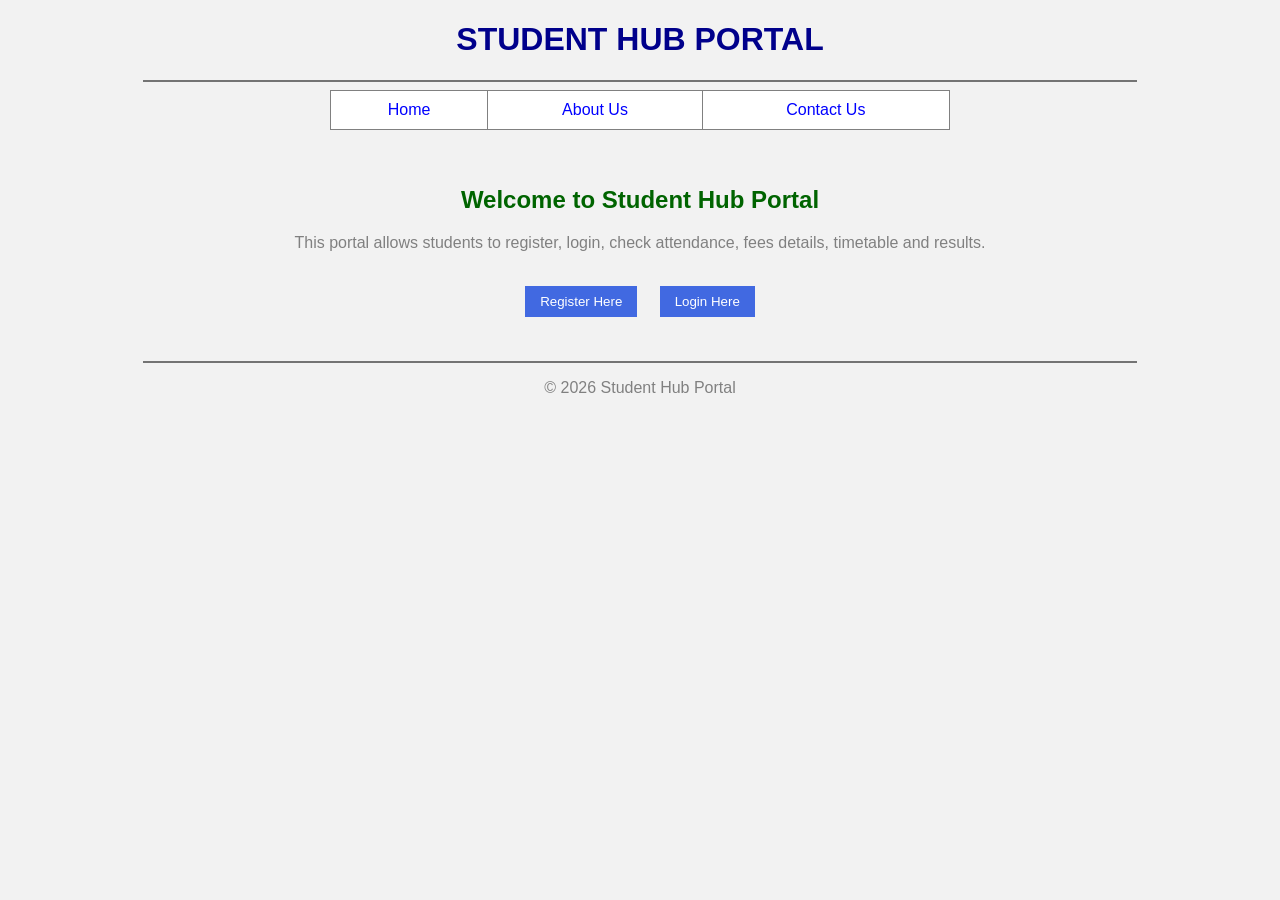
==== index.html @ 54eb9507 "Add profile page and wallpaper" ====
<!DOCTYPE html>
<html lang="en">

<head>
    <meta charset="UTF-8">
    <meta name="viewport" content="width=device-width, initial-scale=1.0">
    <title>Student Hub Portal</title>

    <style>
        body {
            font-family: Arial, sans-serif;
            background-color: #f2f2f2;
            margin: 20px;
        }

        h1 {
            color: darkblue;
        }

        h2 {
            color: darkgreen;
        }

        hr {
            border: 1px solid rgb(116, 116, 116);
        }

        table {
            border-collapse: collapse;
            background-color: white;
        }

        td {
            padding: 10px;
            text-align: center;
        }

        a {
            text-decoration: none;
            color: blue;
        }

        a:hover {
            color: red;
        }

        button {
            background-color: royalblue;
            color: white;
            border: none;
            padding: 8px 15px;
            cursor: pointer;
        }

        button:hover {
            background-color: darkblue;
        }

        p {
            color: gray;
        }
    </style>

</head>

<body>

    <!-- Header -->
    <center>
        <h1>STUDENT HUB PORTAL</h1>
        <hr width="80%">
    </center>

    <!-- Navigation -->
    <center>
        <table border="1" cellpadding="10" cellspacing="0" width="50%">
            <tr align="center">
                <td><a href="index.html">Home</a></td>
                <td><a href="about.html">About Us</a></td>
                <td><a href="contact.html">Contact Us</a></td>
            </tr>
        </table>
    </center>

    <br><br>

    <!-- Welcome Section -->
    <center>
        <h2>Welcome to Student Hub Portal</h2>

        <p>
            This portal allows students to register, login,
            check attendance, fees details, timetable and results.
        </p>

        <br>

        <!-- Register Button -->
        <a href="register.html">
            <button>Register Here</button>
        </a>

        &nbsp;&nbsp;&nbsp;

        <!-- Login Button -->
        <a href="login.html">
            <button>Login Here</button>
        </a>

    </center>

    <br><br>

    <hr width="80%">

    
    <center>
        <p>© 2026 Student Hub Portal</p>
    </center>

</body>

</html>
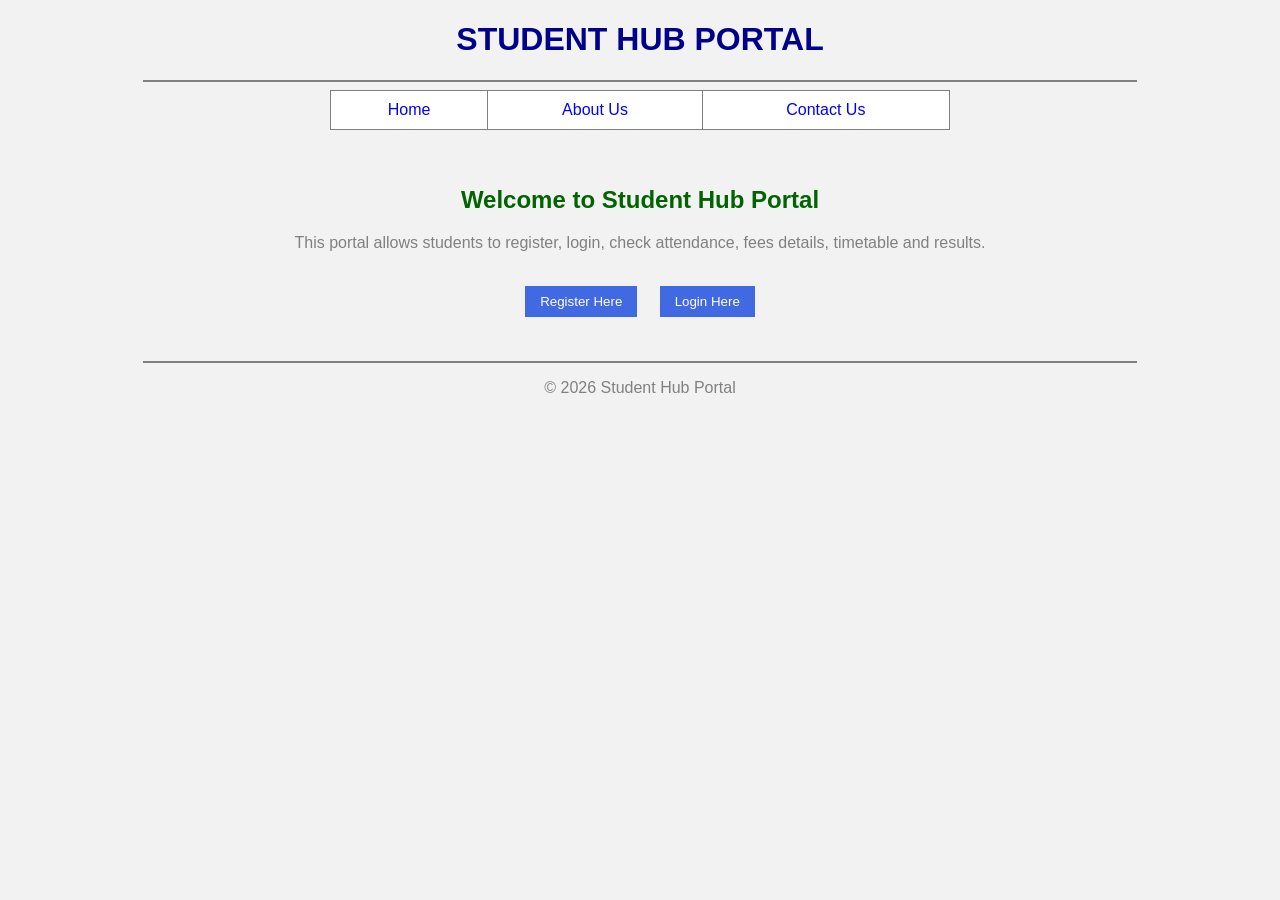
==== commit e203f8b3: "Uplod all" ====
--- a/index.html
+++ b/index.html
@@ -5,62 +5,7 @@
     <meta charset="UTF-8">
     <meta name="viewport" content="width=device-width, initial-scale=1.0">
     <title>Student Hub Portal</title>
-
-    <style>
-        body {
-            font-family: Arial, sans-serif;
-            background-color: #f2f2f2;
-            margin: 20px;
-        }
-
-        h1 {
-            color: darkblue;
-        }
-
-        h2 {
-            color: darkgreen;
-        }
-
-        hr {
-            border: 1px solid rgb(116, 116, 116);
-        }
-
-        table {
-            border-collapse: collapse;
-            background-color: white;
-        }
-
-        td {
-            padding: 10px;
-            text-align: center;
-        }
-
-        a {
-            text-decoration: none;
-            color: blue;
-        }
-
-        a:hover {
-            color: red;
-        }
-
-        button {
-            background-color: royalblue;
-            color: white;
-            border: none;
-            padding: 8px 15px;
-            cursor: pointer;
-        }
-
-        button:hover {
-            background-color: darkblue;
-        }
-
-        p {
-            color: gray;
-        }
-    </style>
-
+    <link href="style.css" rel="stylesheet">
 </head>
 
 <body>
--- a/style.css
+++ b/style.css
@@ -0,0 +1,275 @@
+/* ================================
+   STUDENT HUB PORTAL - STYLE CSS
+   ================================ */
+
+
+/* ---------- Common Body ---------- */
+
+body {
+    font-family: Arial, sans-serif;
+    background-color: #f2f2f2;
+    margin: 20px;
+}
+
+
+/* ---------- Headings ---------- */
+
+h1 {
+    color: darkblue;
+}
+
+h2 {
+    color: darkgreen;
+}
+
+h3 {
+    color: darkblue;
+}
+
+
+/* ---------- Horizontal Line ---------- */
+
+hr {
+    border: 1px solid gray;
+}
+
+
+/* ---------- Tables ---------- */
+
+table {
+    border-collapse: collapse;
+    background-color: white;
+}
+
+td {
+    padding: 10px;
+    text-align: center;
+}
+
+th {
+    padding: 10px;
+    text-align: center;
+    background-color: lightblue;
+}
+
+
+/* ---------- Navigation ---------- */
+
+.nav td {
+    background-color: #d6eaff;
+    font-weight: bold;
+    text-align: center;
+}
+
+.nav td:hover {
+    background-color: #9fd0ff;
+}
+
+
+/* ---------- Links ---------- */
+
+a {
+    text-decoration: none;
+    color: blue;
+}
+
+a:hover {
+    color: red;
+}
+
+
+/* ---------- Buttons ---------- */
+
+button {
+    background-color: royalblue;
+    color: white;
+    border: none;
+    padding: 8px 15px;
+    cursor: pointer;
+}
+
+button:hover {
+    background-color: darkblue;
+}
+
+
+/* ---------- Paragraph ---------- */
+
+p {
+    color: gray;
+}
+
+
+/* ---------- Input Fields ---------- */
+
+input[type="text"],
+input[type="password"] {
+    width: 180px;
+    padding: 5px;
+}
+
+
+/* ---------- Submit Button ---------- */
+
+input[type="submit"] {
+    background-color: royalblue;
+    color: white;
+    border: none;
+    padding: 8px 15px;
+    cursor: pointer;
+}
+
+input[type="submit"]:hover {
+    background-color: darkblue;
+}
+
+
+/* =================================
+   ABOUT US / CONTACT US
+   ================================= */
+
+.content td,
+.contact td {
+    padding: 20px;
+}
+
+.content p,
+.contact p {
+    color: #333;
+    line-height: 1.8;
+    font-size: 16px;
+}
+
+.footer {
+    color: gray;
+    font-size: 14px;
+}
+
+
+/* =================================
+   DASHBOARD
+   ================================= */
+
+.attendance {
+    background-color: #d4edda;
+}
+
+.fees {
+    background-color: #fff3cd;
+}
+
+.timetable {
+    background-color: #d1ecf1;
+}
+
+.result {
+    background-color: #f8d7da;
+}
+
+.profile {
+    background-color: #e2e3e5;
+}
+
+
+/* =================================
+   PROFILE
+   ================================= */
+
+.profile-box {
+    width: 80%;
+    margin: auto;
+    background-color: white;
+    border: 1px solid gray;
+    padding: 20px;
+}
+
+.top-section {
+    display: grid;
+    grid-template-columns: 3fr 1fr;
+    gap: 20px;
+    align-items: center;
+    margin-bottom: 20px;
+}
+
+.photo-box {
+    border: 1px solid black;
+    width: 160px;
+    height: 200px;
+    text-align: center;
+    padding-top: 10px;
+}
+
+.photo-box img {
+    width: 130px;
+    height: 150px;
+}
+
+.profile-box td {
+    padding: 12px;
+    text-align: left;
+}
+
+
+/* =================================
+   FEES
+   ================================= */
+
+.paid {
+    background-color: lightgreen;
+}
+
+.pending {
+    background-color: lightcoral;
+}
+
+
+/* =================================
+   RESULTS
+   ================================= */
+
+.aplus {
+    background-color: lightgreen;
+    font-weight: bold;
+}
+
+.a {
+    background-color: lightyellow;
+    font-weight: bold;
+}
+
+.summary {
+    background-color: lightcyan;
+    font-weight: bold;
+}
+
+
+/* =================================
+   TIME TABLE
+   ================================= */
+
+.break {
+    background-color: lightyellow;
+    font-weight: bold;
+}
+
+.lab {
+    background-color: rgb(142, 234, 142);
+}
+
+.counselling {
+    background-color: lightcyan;
+}
+
+.elective {
+    background-color: lightpink;
+}
+
+
+/* =================================
+   FOOTER
+   ================================= */
+
+.footer {
+    color: gray;
+    font-size: 14px;
+}
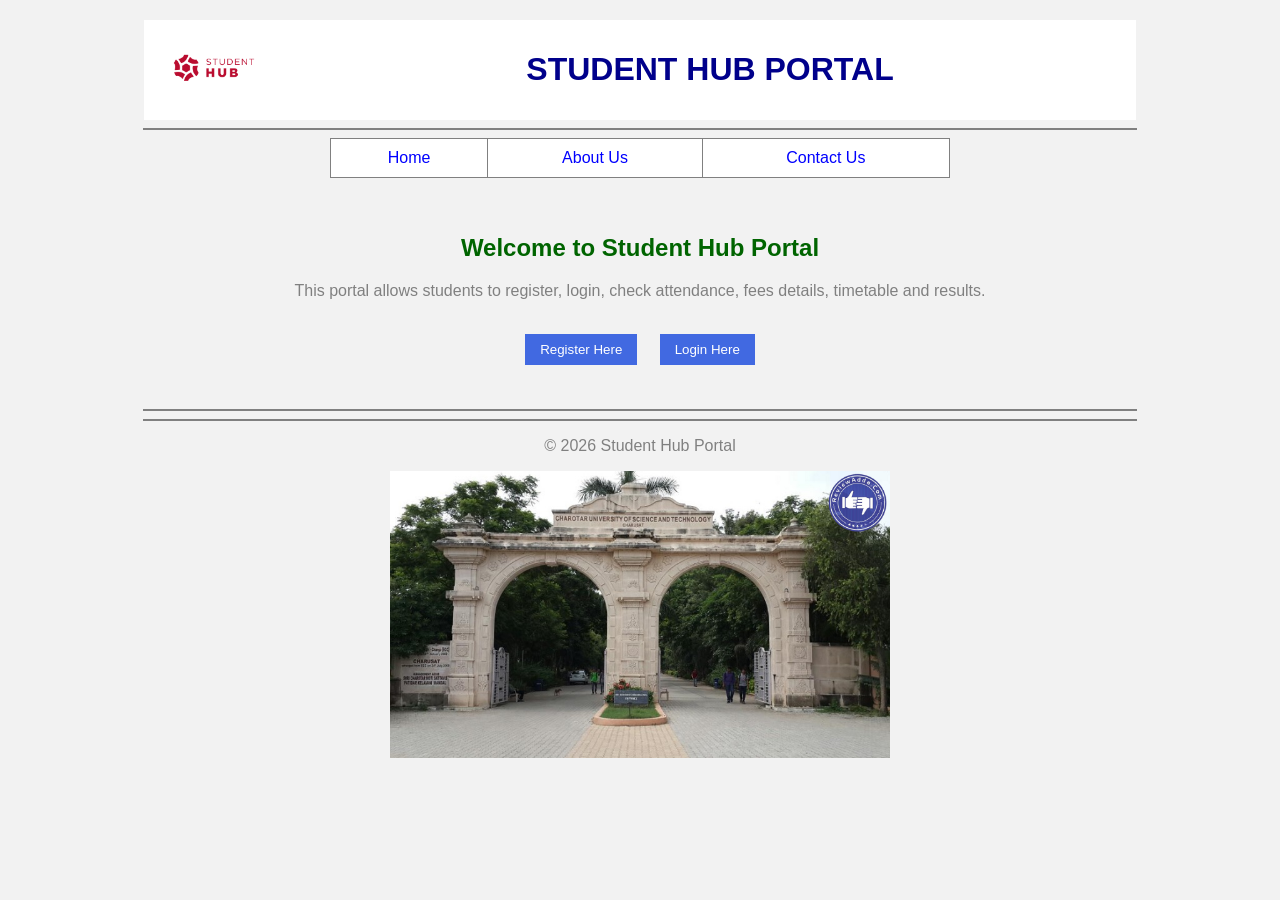
==== commit e97c83a4: "Practical 2 Upload" ====
--- a/index.html
+++ b/index.html
@@ -10,13 +10,24 @@
 
 <body>
 
-    <!-- Header -->
     <center>
-        <h1>STUDENT HUB PORTAL</h1>
-        <hr width="80%">
-    </center>
 
-    <!-- Navigation -->
+    <table width="80%">
+        <tr>
+            <td width="120">
+                <img src="Logo.jpg" alt="Student Hub Portal" width="100">
+            </td>
+
+            <td align="center">
+                <h1>STUDENT HUB PORTAL</h1>
+            </td>
+        </tr>
+    </table>
+
+    <hr width="80%">
+
+</center>
+
     <center>
         <table border="1" cellpadding="10" cellspacing="0" width="50%">
             <tr align="center">
@@ -29,7 +40,6 @@
 
     <br><br>
 
-    <!-- Welcome Section -->
     <center>
         <h2>Welcome to Student Hub Portal</h2>
 
@@ -40,14 +50,12 @@
 
         <br>
 
-        <!-- Register Button -->
         <a href="register.html">
             <button>Register Here</button>
         </a>
 
         &nbsp;&nbsp;&nbsp;
 
-        <!-- Login Button -->
         <a href="login.html">
             <button>Login Here</button>
         </a>
@@ -60,7 +68,13 @@
 
     
     <center>
-        <p>© 2026 Student Hub Portal</p>
+       <hr width="80%">
+
+<center>
+    <p>© 2026 Student Hub Portal</p>
+
+    <img src="Charusat.jpg" alt="Student Hub" width="500">
+</center>
     </center>
 
 </body>
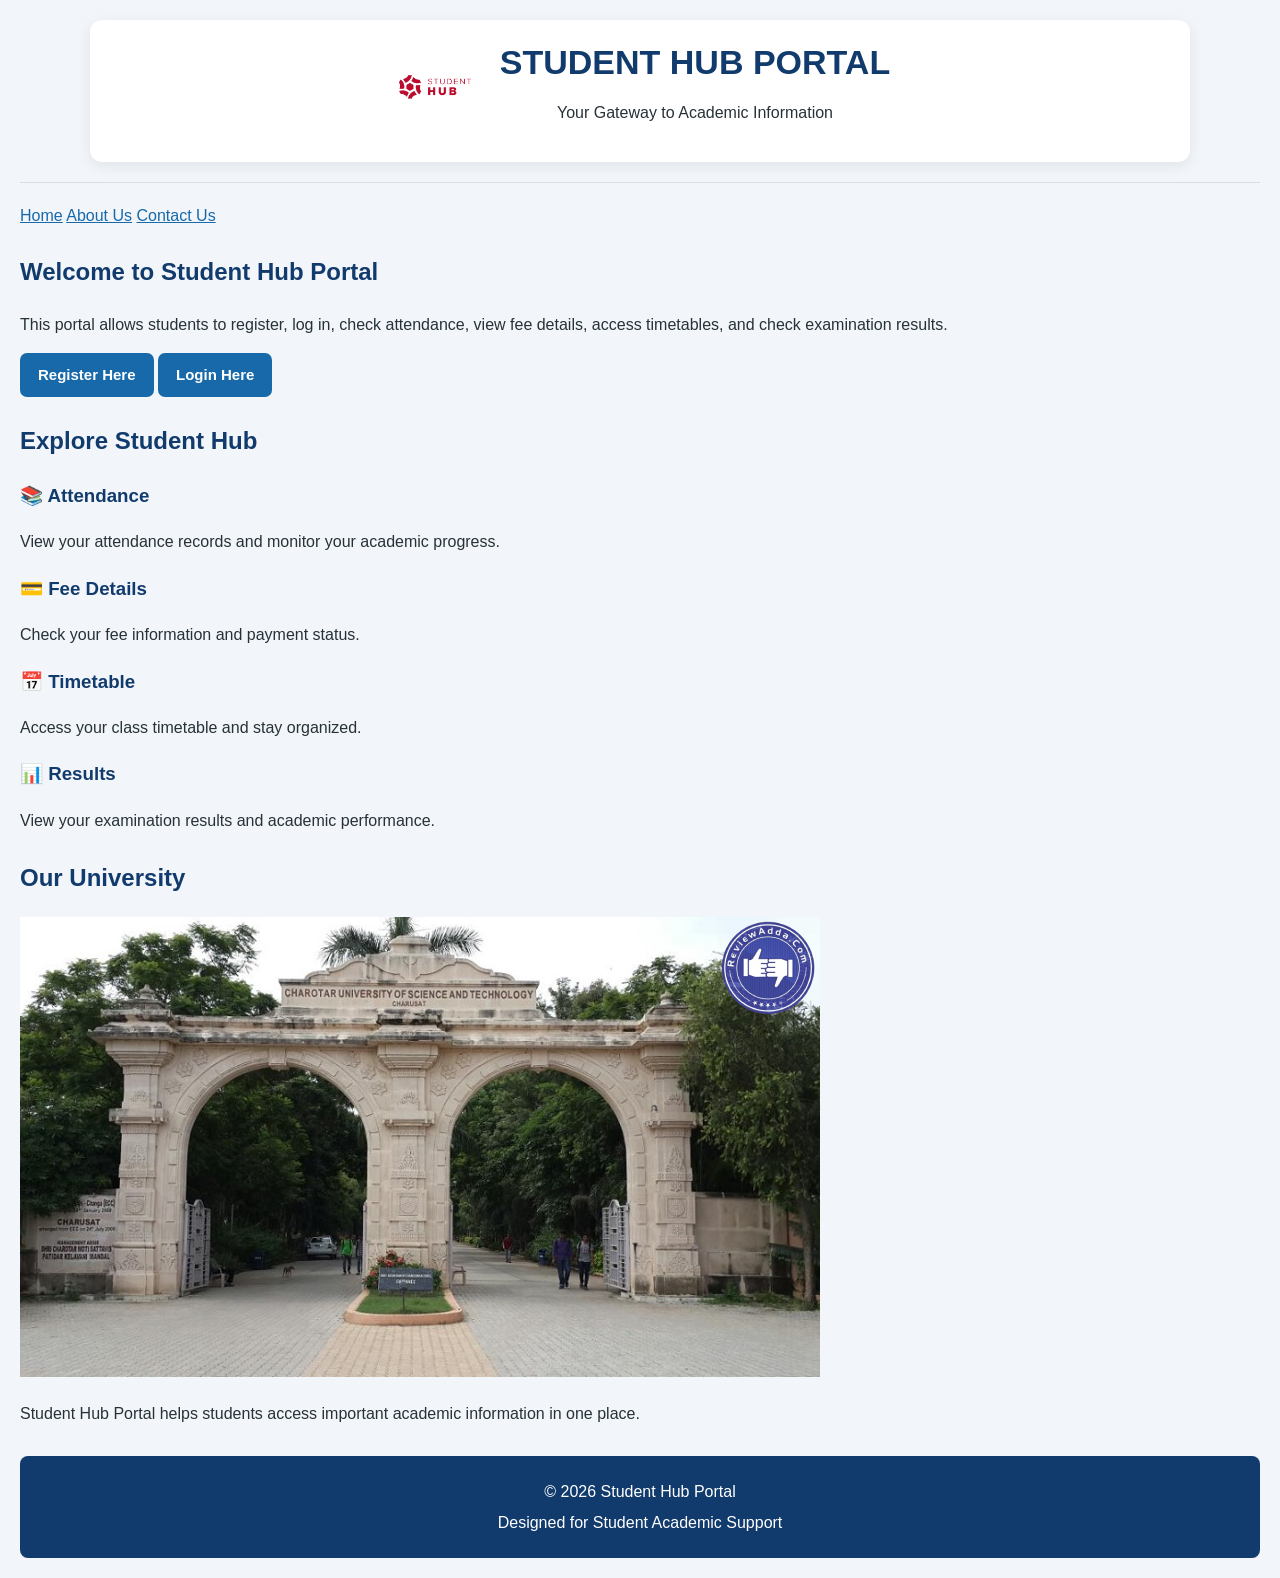
==== commit ba1793c9: "Improve responsive Student Hub Portal UI" ====
--- a/index.html
+++ b/index.html
@@ -1,81 +1,155 @@
+
 <!DOCTYPE html>
 <html lang="en">
 
 <head>
     <meta charset="UTF-8">
     <meta name="viewport" content="width=device-width, initial-scale=1.0">
+
     <title>Student Hub Portal</title>
-    <link href="style.css" rel="stylesheet">
+
+    <!-- External CSS -->
+    <link rel="stylesheet" href="style.css">
+
+    <!-- External JavaScript -->
+    <script src="script.js" defer></script>
 </head>
 
 <body>
 
-    <center>
+    <!-- ================= HEADER ================= -->
 
-    <table width="80%">
-        <tr>
-            <td width="120">
-                <img src="Logo.jpg" alt="Student Hub Portal" width="100">
-            </td>
+    <header class="header">
 
-            <td align="center">
-                <h1>STUDENT HUB PORTAL</h1>
-            </td>
-        </tr>
-    </table>
+        <div class="header-logo">
+            <img src="Logo.jpg" alt="Student Hub Portal Logo">
+        </div>
 
-    <hr width="80%">
+        <div class="header-title">
+            <h1>STUDENT HUB PORTAL</h1>
+            <p>Your Gateway to Academic Information</p>
+        </div>
 
-</center>
+    </header>
 
-    <center>
-        <table border="1" cellpadding="10" cellspacing="0" width="50%">
-            <tr align="center">
-                <td><a href="index.html">Home</a></td>
-                <td><a href="about.html">About Us</a></td>
-                <td><a href="contact.html">Contact Us</a></td>
-            </tr>
-        </table>
-    </center>
+    <hr>
 
-    <br><br>
+    <!-- ================= NAVIGATION ================= -->
 
-    <center>
-        <h2>Welcome to Student Hub Portal</h2>
+    <nav class="navbar">
 
-        <p>
-            This portal allows students to register, login,
-            check attendance, fees details, timetable and results.
-        </p>
+        <a href="index.html" class="active">Home</a>
 
-        <br>
+        <a href="about.html">About Us</a>
 
-        <a href="register.html">
-            <button>Register Here</button>
-        </a>
+        <a href="contact.html">Contact Us</a>
 
-        &nbsp;&nbsp;&nbsp;
+    </nav>
 
-        <a href="login.html">
-            <button>Login Here</button>
-        </a>
+    <!-- ================= MAIN CONTENT ================= -->
 
-    </center>
+    <main>
 
-    <br><br>
+        <!-- Welcome Section -->
 
-    <hr width="80%">
+        <section class="welcome-section">
 
-    
-    <center>
-       <hr width="80%">
+            <h2>Welcome to Student Hub Portal</h2>
 
-<center>
-    <p>© 2026 Student Hub Portal</p>
+            <p>
+                This portal allows students to register, log in,
+                check attendance, view fee details, access timetables,
+                and check examination results.
+            </p>
 
-    <img src="Charusat.jpg" alt="Student Hub" width="500">
-</center>
-    </center>
+            <div class="button-container">
+
+                <a href="register.html" class="button">
+                    Register Here
+                </a>
+
+                <a href="login.html" class="button">
+                    Login Here
+                </a>
+
+            </div>
+
+        </section>
+
+        <!-- Portal Features -->
+
+        <section class="features-section">
+
+            <h2>Explore Student Hub</h2>
+
+            <div class="features-grid">
+
+                <article class="feature-card">
+                    <h3>📚 Attendance</h3>
+                    <p>
+                        View your attendance records
+                        and monitor your academic progress.
+                    </p>
+                </article>
+
+                <article class="feature-card">
+                    <h3>💳 Fee Details</h3>
+                    <p>
+                        Check your fee information
+                        and payment status.
+                    </p>
+                </article>
+
+                <article class="feature-card">
+                    <h3>📅 Timetable</h3>
+                    <p>
+                        Access your class timetable
+                        and stay organized.
+                    </p>
+                </article>
+
+                <article class="feature-card">
+                    <h3>📊 Results</h3>
+                    <p>
+                        View your examination results
+                        and academic performance.
+                    </p>
+                </article>
+
+            </div>
+
+        </section>
+
+        <!-- University Section -->
+
+        <section class="university-section">
+
+            <h2>Our University</h2>
+
+            <img
+                src="Charusat.jpg"
+                alt="CHARUSAT University"
+                class="university-image"
+            >
+
+            <p>
+                Student Hub Portal helps students access
+                important academic information in one place.
+            </p>
+
+        </section>
+
+    </main>
+
+    <!-- ================= FOOTER ================= -->
+
+    <footer class="footer">
+
+        <p>© 2026 Student Hub Portal</p>
+
+        <p>Designed for Student Academic Support</p>
+
+    </footer>
 
 </body>
 
--- a/style.css
+++ b/style.css
@@ -1,275 +1,590 @@
-/* ================================
-   STUDENT HUB PORTAL - STYLE CSS
-   ================================ */
-
-
-/* ---------- Common Body ---------- */
+* {
+    box-sizing: border-box;
+}
+
+html {
+    scroll-behavior: smooth;
+}
 
 body {
-    font-family: Arial, sans-serif;
-    background-color: #f2f2f2;
-    margin: 20px;
-}
-
-
-/* ---------- Headings ---------- */
-
-h1 {
-    color: darkblue;
+    margin: 0;
+    padding: 20px;
+    font-family: Arial, Helvetica, sans-serif;
+    background-color: #f2f5f9;
+    color: #263238;
+    line-height: 1.6;
+}
+
+.header {
+    width: 100%;
+    max-width: 1100px;
+    margin: 0 auto 20px;
+    padding: 20px;
+    display: flex;
+    align-items: center;
+    justify-content: center;
+    gap: 20px;
+    background-color: #ffffff;
+    border-radius: 12px;
+    box-shadow: 0 4px 14px rgba(0, 0, 0, 0.08);
+    text-align: center;
+}
+
+.header img {
+    width: 90px;
+    height: 90px;
+    object-fit: contain;
+}
+
+.header h1 {
+    margin: 0;
+    color: #123b6d;
+    font-size: clamp(22px, 4vw, 34px);
+    line-height: 1.3;
+}
+
+h1,
+h2,
+h3 {
+    color: #123b6d;
 }
 
 h2 {
-    color: darkgreen;
-}
-
-h3 {
-    color: darkblue;
-}
-
-
-/* ---------- Horizontal Line ---------- */
+    margin-top: 25px;
+}
 
 hr {
-    border: 1px solid gray;
-}
-
-
-/* ---------- Tables ---------- */
+    border: 0;
+    border-top: 1px solid #d6dee8;
+    margin: 20px 0;
+}
+
+.nav {
+    width: min(100%, 1000px);
+    margin: 0 auto 25px;
+    border-collapse: separate;
+    border-spacing: 5px;
+    table-layout: fixed;
+}
+
+.nav td {
+    padding: 12px 8px;
+    background-color: #dcecff;
+    border-radius: 8px;
+    text-align: center;
+    transition: background-color 0.2s ease, transform 0.2s ease;
+}
+
+.nav td:hover {
+    background-color: #bfdcff;
+    transform: translateY(-2px);
+}
+
+.nav a {
+    display: block;
+    color: #123b6d;
+    text-decoration: none;
+    font-weight: bold;
+    overflow-wrap: anywhere;
+}
+
+a {
+    color: #1769aa;
+}
+
+a:hover {
+    color: #0d4777;
+}
+
+button,
+input[type="submit"],
+input[type="reset"],
+.button {
+    display: inline-block;
+    padding: 10px 18px;
+    border: 0;
+    border-radius: 7px;
+    background-color: #1769aa;
+    color: #ffffff;
+    font-size: 15px;
+    font-weight: bold;
+    text-decoration: none;
+    cursor: pointer;
+    transition: background-color 0.2s ease, transform 0.2s ease;
+}
+
+button:hover,
+input[type="submit"]:hover,
+input[type="reset"]:hover,
+.button:hover {
+    background-color: #104d80;
+    transform: translateY(-1px);
+}
+
+input,
+select,
+textarea {
+    max-width: 100%;
+    padding: 10px;
+    border: 1px solid #b8c5d4;
+    border-radius: 6px;
+    font: inherit;
+}
+
+input:focus,
+select:focus,
+textarea:focus {
+    outline: 2px solid #8bc4ff;
+    border-color: #1769aa;
+}
 
 table {
+    max-width: 100%;
     border-collapse: collapse;
-    background-color: white;
-}
-
+}
+
+th,
 td {
     padding: 10px;
-    text-align: center;
-}
-
-th {
-    padding: 10px;
-    text-align: center;
-    background-color: lightblue;
-}
-
-
-/* ---------- Navigation ---------- */
-
-.nav td {
-    background-color: #d6eaff;
-    font-weight: bold;
-    text-align: center;
-}
-
-.nav td:hover {
-    background-color: #9fd0ff;
-}
-
-
-/* ---------- Links ---------- */
-
-a {
-    text-decoration: none;
-    color: blue;
-}
-
-a:hover {
-    color: red;
-}
-
-
-/* ---------- Buttons ---------- */
-
-button {
-    background-color: royalblue;
-    color: white;
-    border: none;
-    padding: 8px 15px;
-    cursor: pointer;
-}
-
-button:hover {
-    background-color: darkblue;
-}
-
-
-/* ---------- Paragraph ---------- */
-
-p {
-    color: gray;
-}
-
-
-/* ---------- Input Fields ---------- */
-
-input[type="text"],
-input[type="password"] {
-    width: 180px;
-    padding: 5px;
-}
-
-
-/* ---------- Submit Button ---------- */
-
-input[type="submit"] {
-    background-color: royalblue;
-    color: white;
-    border: none;
-    padding: 8px 15px;
-    cursor: pointer;
-}
-
-input[type="submit"]:hover {
-    background-color: darkblue;
-}
-
-
-/* =================================
-   ABOUT US / CONTACT US
-   ================================= */
+}
+
+.content,
+.contact {
+    width: min(100%, 900px);
+    margin: 20px auto;
+    padding: 25px;
+    background-color: #ffffff;
+    border-radius: 10px;
+    box-shadow: 0 3px 12px rgba(0, 0, 0, 0.06);
+}
+
+.content table,
+.contact table {
+    width: 100%;
+}
 
 .content td,
 .contact td {
-    padding: 20px;
-}
-
-.content p,
-.contact p {
-    color: #333;
-    line-height: 1.8;
-    font-size: 16px;
-}
-
-.footer {
-    color: gray;
-    font-size: 14px;
-}
-
-
-/* =================================
-   DASHBOARD
-   ================================= */
+    padding: 10px;
+    vertical-align: top;
+}
+
+.dashboard-section {
+    width: min(100%, 1000px);
+    margin: 20px auto;
+}
+
+.dashboard-table {
+    width: 100%;
+    border-spacing: 12px;
+    table-layout: fixed;
+}
+
+.dashboard-table td {
+    padding: 20px 12px;
+    border-radius: 10px;
+    text-align: center;
+    vertical-align: middle;
+    color: #ffffff;
+    font-weight: bold;
+    box-shadow: 0 3px 10px rgba(0, 0, 0, 0.08);
+}
+
+.dashboard-table a {
+    color: #ffffff;
+    text-decoration: none;
+}
 
 .attendance {
-    background-color: #d4edda;
+    background-color: #2878b5;
 }
 
 .fees {
-    background-color: #fff3cd;
+    background-color: #23856d;
 }
 
 .timetable {
-    background-color: #d1ecf1;
+    background-color: #7b61a8;
 }
 
 .result {
-    background-color: #f8d7da;
+    background-color: #d97732;
 }
 
 .profile {
-    background-color: #e2e3e5;
-}
-
-
-/* =================================
-   PROFILE
-   ================================= */
+    background-color: #526b7a;
+}
+
+.profile-section {
+    width: min(100%, 950px);
+    margin: 20px auto;
+}
 
 .profile-box {
-    width: 80%;
-    margin: auto;
-    background-color: white;
-    border: 1px solid gray;
-    padding: 20px;
+    padding: 25px;
+    background-color: #ffffff;
+    border-radius: 12px;
+    box-shadow: 0 4px 14px rgba(0, 0, 0, 0.08);
 }
 
 .top-section {
     display: grid;
-    grid-template-columns: 3fr 1fr;
-    gap: 20px;
+    grid-template-columns: minmax(0, 3fr) minmax(180px, 1fr);
+    gap: 25px;
+    align-items: start;
+}
+
+.student-info {
+    width: 100%;
+}
+
+.student-info td {
+    padding: 10px;
+    border-bottom: 1px solid #e4eaf1;
+}
+
+.photo-box {
+    display: flex;
     align-items: center;
-    margin-bottom: 20px;
-}
-
-.photo-box {
-    border: 1px solid black;
-    width: 160px;
-    height: 200px;
-    text-align: center;
-    padding-top: 10px;
+    justify-content: center;
+    min-height: 180px;
+    padding: 15px;
+    border: 1px dashed #aab8c8;
+    border-radius: 10px;
+    background-color: #f7f9fc;
+    text-align: center;
 }
 
 .photo-box img {
-    width: 130px;
-    height: 150px;
-}
-
-.profile-box td {
+    max-width: 100%;
+    max-height: 220px;
+    object-fit: contain;
+}
+
+.profile-table {
+    width: 100%;
+    margin-top: 20px;
+}
+
+.profile-table th,
+.profile-table td {
     padding: 12px;
+    border: 1px solid #d9e1ea;
     text-align: left;
 }
 
-
-/* =================================
-   FEES
-   ================================= */
+.profile-table th {
+    background-color: #eaf2fb;
+}
+
+.profile-actions,
+.result-actions {
+    display: flex;
+    flex-wrap: wrap;
+    gap: 10px;
+    margin-top: 20px;
+}
+
+.fees-section,
+.results-section,
+.attendance-section {
+    width: min(100%, 950px);
+    margin: 20px auto;
+}
+
+.fees-table,
+.results-table,
+.attendance-table {
+    width: 100%;
+    margin: 20px auto;
+    background-color: #ffffff;
+    border-collapse: collapse;
+}
+
+.fees-table th,
+.fees-table td,
+.results-table th,
+.results-table td,
+.attendance-table th,
+.attendance-table td {
+    padding: 12px;
+    border: 1px solid #d7e0ea;
+    text-align: center;
+}
+
+.fees-table th,
+.results-table th,
+.attendance-table th {
+    background-color: #123b6d;
+    color: #ffffff;
+}
 
 .paid {
-    background-color: lightgreen;
+    color: #167447;
+    font-weight: bold;
 }
 
 .pending {
-    background-color: lightcoral;
-}
-
-
-/* =================================
-   RESULTS
-   ================================= */
+    color: #bd3b35;
+    font-weight: bold;
+}
+
+.result-info {
+    display: flex;
+    flex-wrap: wrap;
+    justify-content: space-between;
+    gap: 10px 25px;
+    margin: 15px 0;
+    padding: 15px;
+    background-color: #eaf2fb;
+    border-radius: 8px;
+}
+
+.table-container,
+.timetable-container {
+    width: 100%;
+    overflow-x: auto;
+    margin: 20px auto;
+}
+
+.results-table {
+    min-width: 650px;
+}
+
+.attendance-table {
+    min-width: 600px;
+}
 
 .aplus {
-    background-color: lightgreen;
+    color: #167447;
     font-weight: bold;
 }
 
 .a {
-    background-color: lightyellow;
+    color: #1769aa;
     font-weight: bold;
 }
 
 .summary {
-    background-color: lightcyan;
-    font-weight: bold;
-}
-
-
-/* =================================
-   TIME TABLE
-   ================================= */
+    margin-top: 20px;
+    padding: 18px;
+    background-color: #eaf2fb;
+    border-radius: 8px;
+    text-align: center;
+}
+
+.timetable-section {
+    width: min(100%, 1100px);
+    margin: 20px auto;
+}
+
+.timetable-table {
+    width: 100%;
+    min-width: 1000px;
+    background-color: #ffffff;
+    border-collapse: collapse;
+}
+
+.timetable-table th,
+.timetable-table td {
+    padding: 10px;
+    border: 1px solid #cbd6e2;
+    text-align: center;
+    vertical-align: middle;
+}
+
+.timetable-table th {
+    background-color: #123b6d;
+    color: #ffffff;
+}
 
 .break {
-    background-color: lightyellow;
+    background-color: #fff0c2;
     font-weight: bold;
 }
 
 .lab {
-    background-color: rgb(142, 234, 142);
+    background-color: #d9f2e6;
 }
 
 .counselling {
-    background-color: lightcyan;
+    background-color: #e8ddf8;
 }
 
 .elective {
-    background-color: lightpink;
-}
-
-
-/* =================================
-   FOOTER
-   ================================= */
+    background-color: #dcecff;
+}
+
+form {
+    width: min(100%, 600px);
+    margin: 20px auto;
+    padding: 25px;
+    background-color: #ffffff;
+    border-radius: 10px;
+    box-shadow: 0 3px 12px rgba(0, 0, 0, 0.06);
+}
+
+form label {
+    display: block;
+    margin: 12px 0 5px;
+    font-weight: bold;
+}
+
+form input:not([type="submit"]):not([type="reset"]),
+form select,
+form textarea {
+    width: 100%;
+    margin-bottom: 12px;
+}
+
+form input[type="submit"],
+form input[type="reset"] {
+    margin: 8px 8px 0 0;
+}
 
 .footer {
-    color: gray;
-    font-size: 14px;
-}+    margin: 30px auto 0;
+    padding: 18px;
+    color: #ffffff;
+    background-color: #123b6d;
+    border-radius: 8px;
+    text-align: center;
+}
+
+.footer p {
+    margin: 5px 0;
+}
+
+@media (max-width: 768px) {
+    body {
+        padding: 12px;
+    }
+
+    .header {
+        gap: 12px;
+        padding: 15px;
+    }
+
+    .header img {
+        width: 70px;
+        height: 70px;
+    }
+
+    .nav {
+        border-spacing: 3px;
+    }
+
+    .nav td {
+        padding: 10px 4px;
+        font-size: 14px;
+    }
+
+    .content,
+    .contact,
+    .profile-box {
+        padding: 18px;
+    }
+
+    .top-section {
+        grid-template-columns: 1fr;
+    }
+
+    .photo-box {
+        min-height: 140px;
+    }
+
+    .dashboard-table {
+        border-spacing: 6px;
+    }
+
+    .dashboard-table td {
+        padding: 15px 8px;
+    }
+
+    .timetable-table {
+        min-width: 950px;
+    }
+}
+
+@media (max-width: 480px) {
+    body {
+        padding: 8px;
+    }
+
+    .header {
+        flex-direction: column;
+        gap: 8px;
+    }
+
+    .header img {
+        width: 60px;
+        height: 60px;
+    }
+
+    .header h1 {
+        font-size: 22px;
+    }
+
+    .nav {
+        border-spacing: 2px;
+    }
+
+    .nav td {
+        padding: 8px 2px;
+        font-size: 12px;
+    }
+
+    .nav a {
+        overflow-wrap: anywhere;
+    }
+
+    .content,
+    .contact,
+    .profile-box {
+        padding: 12px;
+    }
+
+    .dashboard-table,
+    .dashboard-table tbody,
+    .dashboard-table tr,
+    .dashboard-table td {
+        display: block;
+        width: 100%;
+    }
+
+    .dashboard-table td {
+        margin-bottom: 10px;
+    }
+
+    .profile-table th,
+    .profile-table td,
+    .student-info td {
+        padding: 8px 5px;
+        font-size: 13px;
+        overflow-wrap: anywhere;
+    }
+
+    .fees-table,
+    .results-table,
+    .attendance-table {
+        min-width: 600px;
+    }
+
+    .fees-section,
+    .results-section,
+    .attendance-section {
+        overflow-x: auto;
+    }
+
+    .footer {
+        padding: 14px 8px;
+        font-size: 14px;
+    }
+
+    button,
+    input[type="submit"],
+    input[type="reset"],
+    .button {
+        max-width: 100%;
+    }
+}
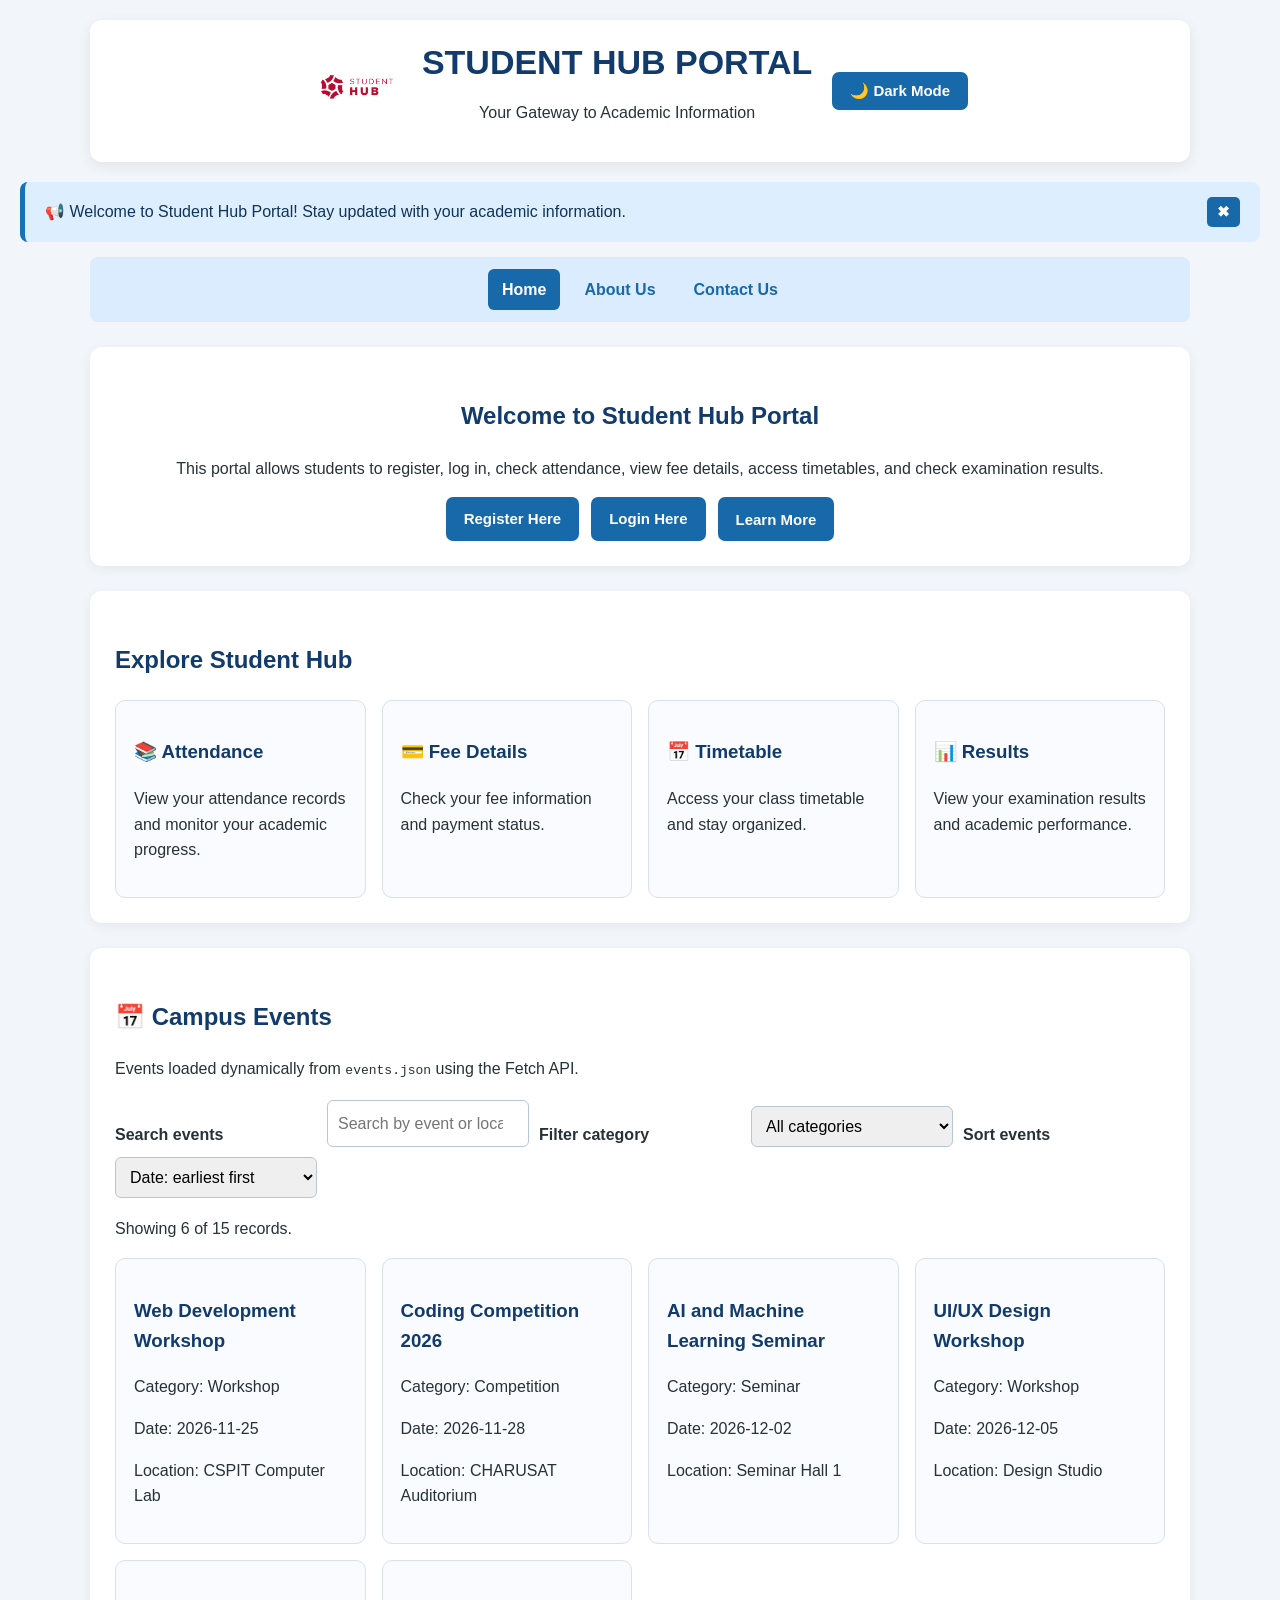
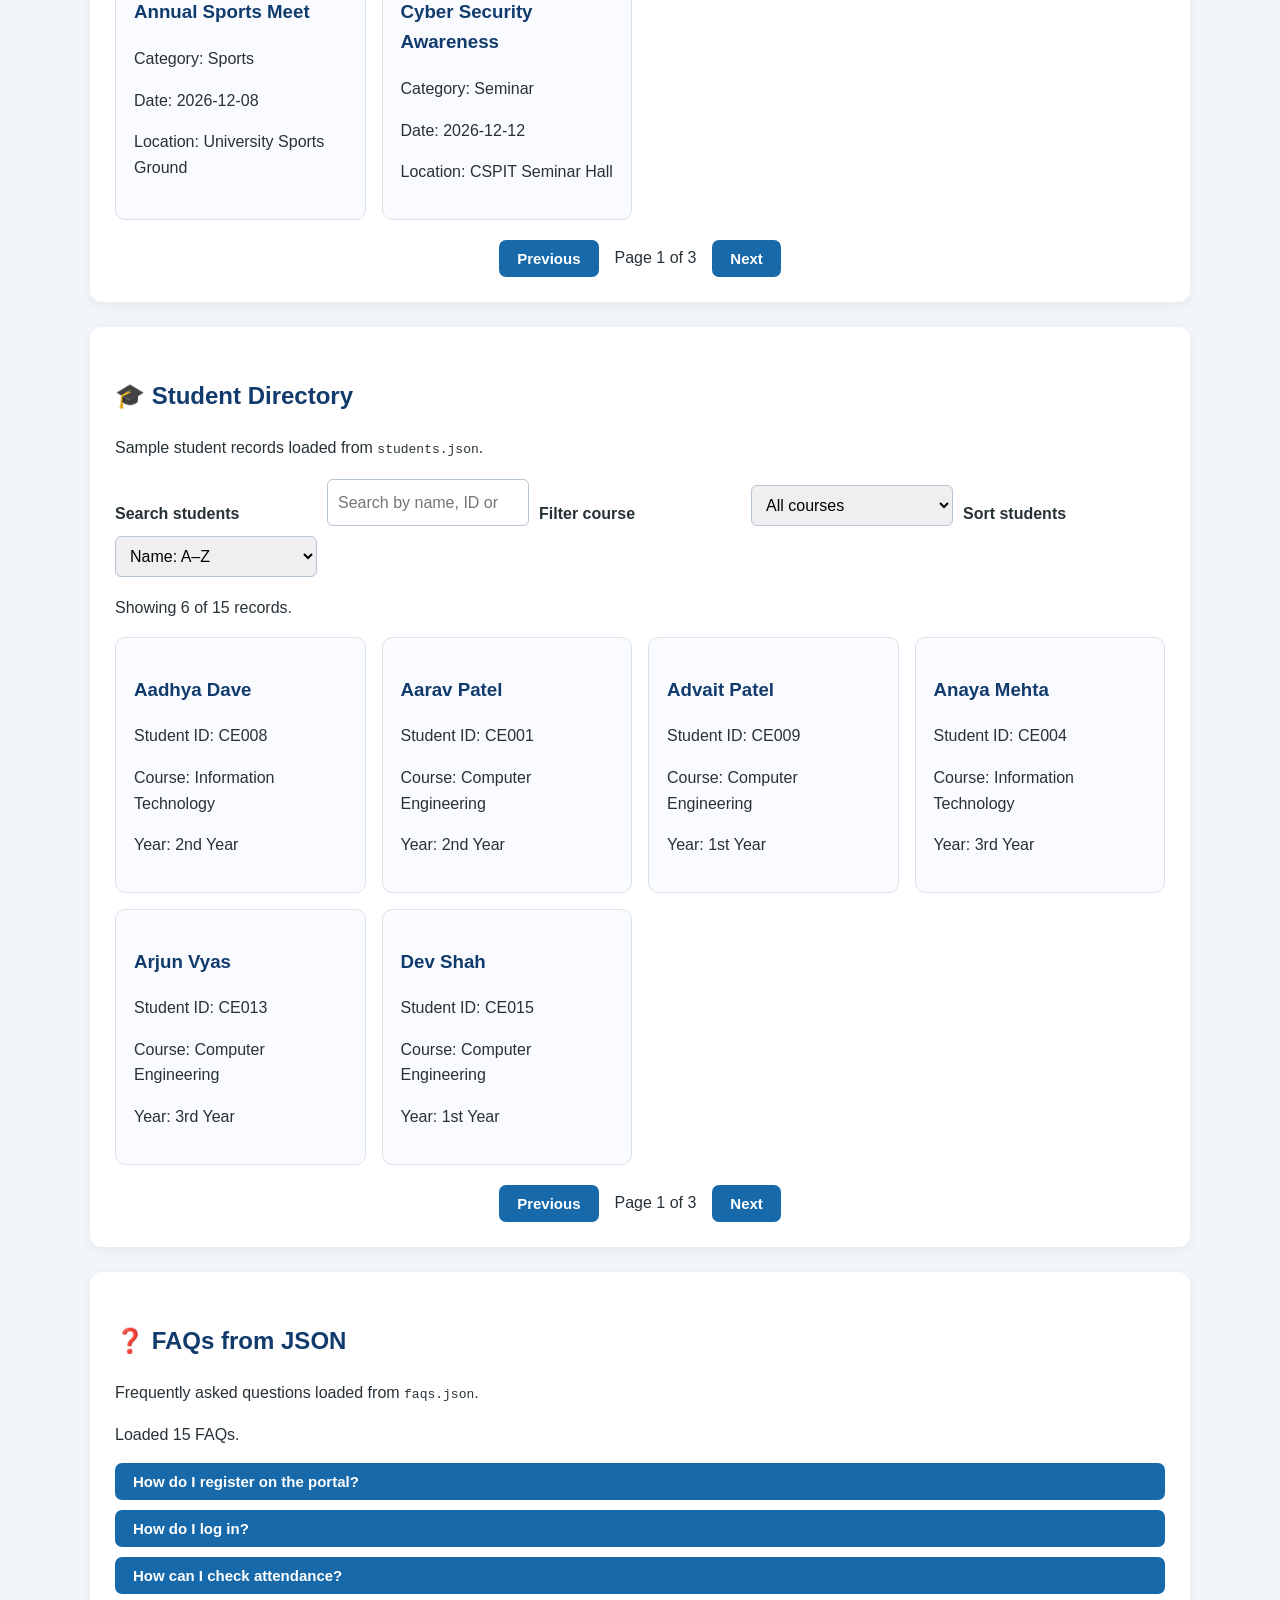
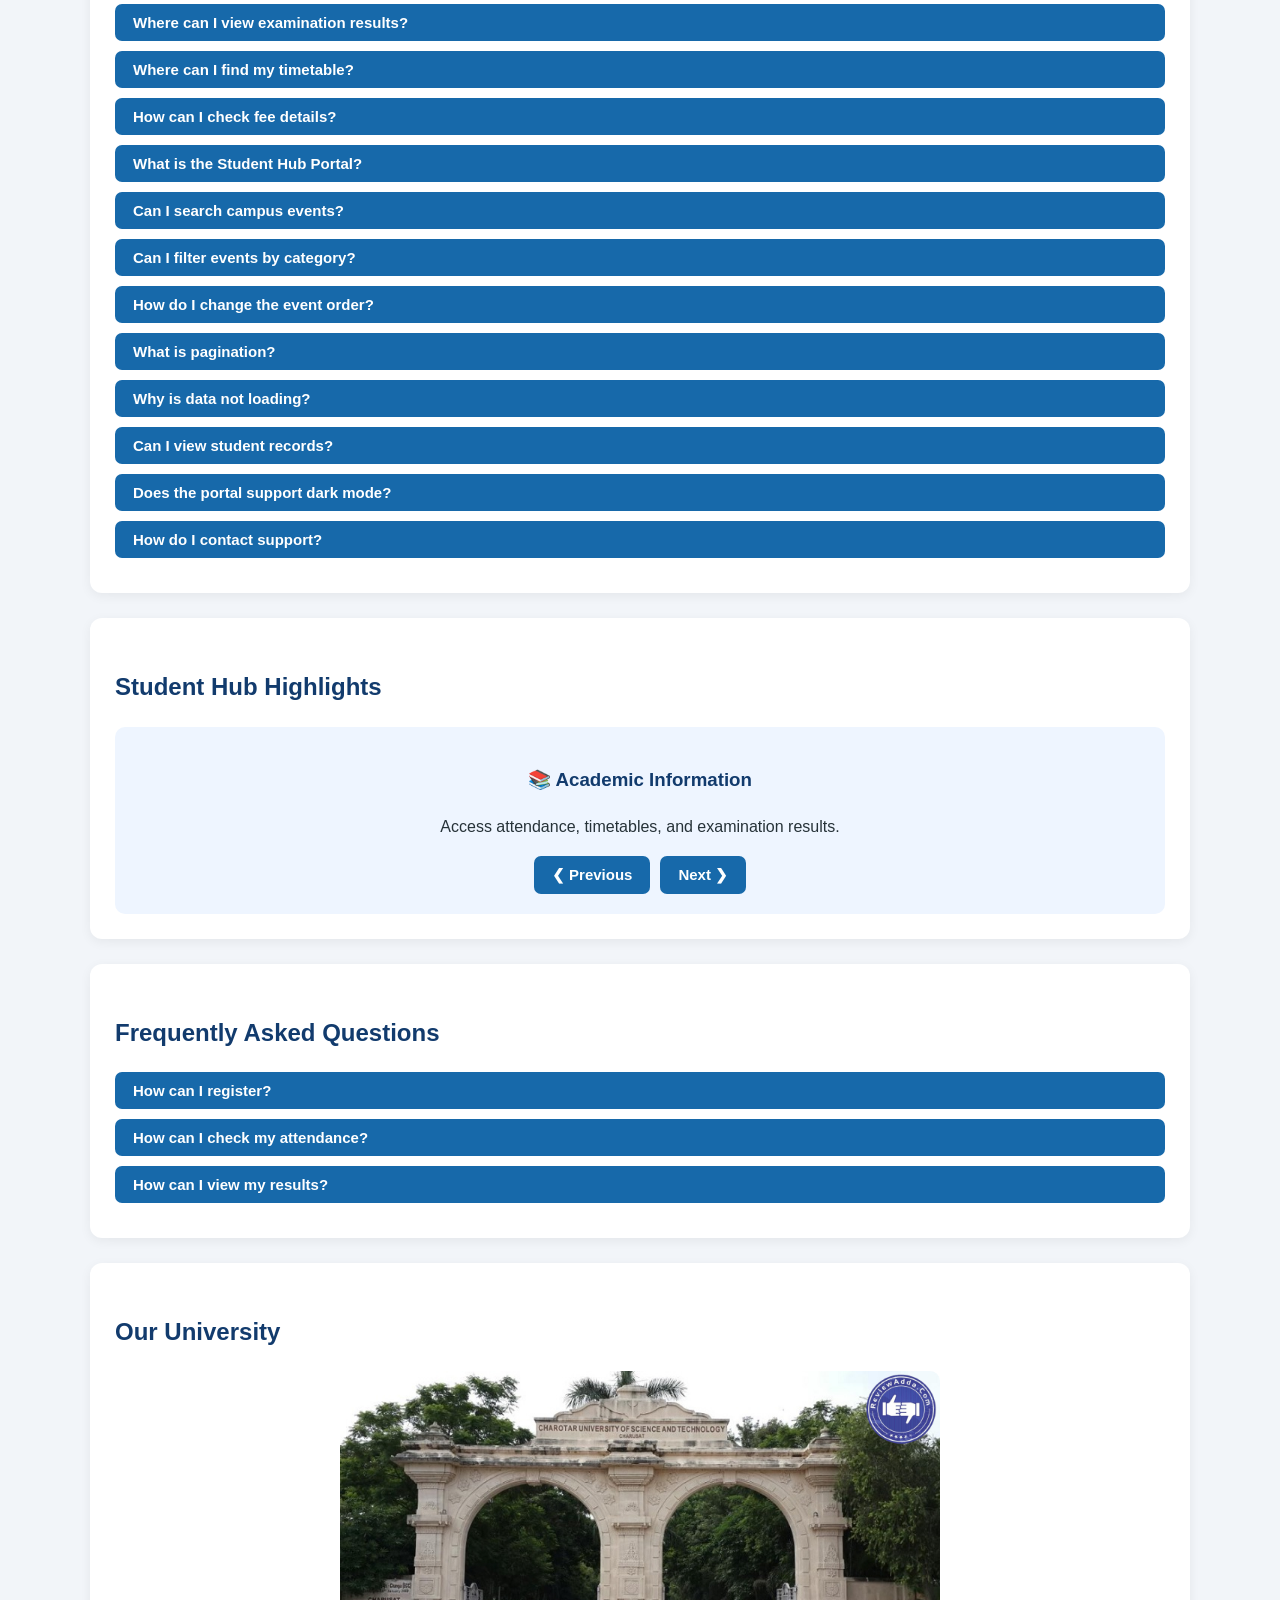
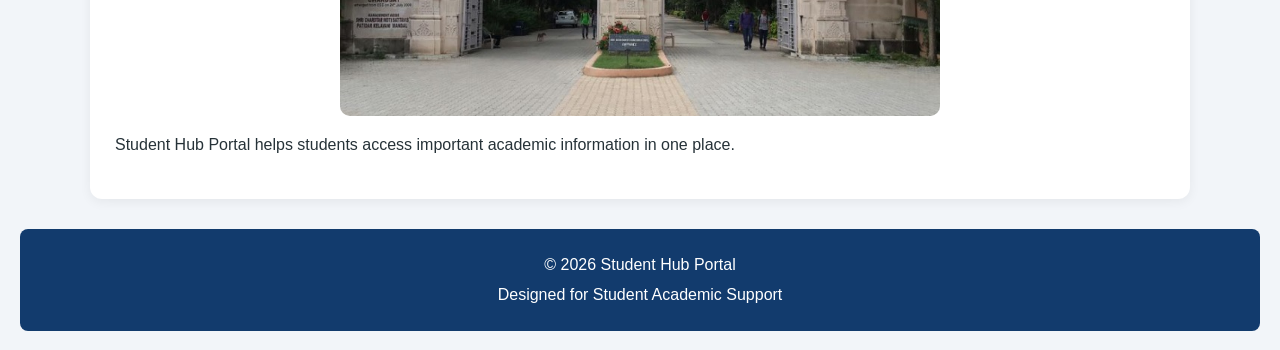
==== commit a7b62401: "Add Practical 6 JSON Fetch API features" ====
--- a/index.html
+++ b/index.html
@@ -1,156 +1,149 @@
-
 <!DOCTYPE html>
 <html lang="en">
-
 <head>
     <meta charset="UTF-8">
     <meta name="viewport" content="width=device-width, initial-scale=1.0">
-
     <title>Student Hub Portal</title>
-
-    <!-- External CSS -->
     <link rel="stylesheet" href="style.css">
-
-    <!-- External JavaScript -->
     <script src="script.js" defer></script>
 </head>
-
 <body>
-
-    <!-- ================= HEADER ================= -->
-
     <header class="header">
-
-        <div class="header-logo">
-            <img src="Logo.jpg" alt="Student Hub Portal Logo">
-        </div>
-
+        <div class="header-logo"><img src="Logo.jpg" alt="Student Hub Portal Logo"></div>
         <div class="header-title">
             <h1>STUDENT HUB PORTAL</h1>
             <p>Your Gateway to Academic Information</p>
         </div>
-
+        <button type="button" data-theme-toggle>🌙 Dark Mode</button>
     </header>
 
-    <hr>
-
-    <!-- ================= NAVIGATION ================= -->
+    <div class="notification-banner" data-notification>
+        <span>📢 Welcome to Student Hub Portal! Stay updated with your academic information.</span>
+        <button type="button" data-notification-close aria-label="Close notification">✖</button>
+    </div>
 
     <nav class="navbar">
-
-        <a href="index.html" class="active">Home</a>
-
-        <a href="about.html">About Us</a>
-
-        <a href="contact.html">Contact Us</a>
-
+        <button type="button" class="menu-toggle" data-menu-toggle aria-label="Toggle navigation menu">☰ Menu</button>
+        <div class="nav-links" data-menu>
+            <a href="index.html" class="active">Home</a>
+            <a href="about.html">About Us</a>
+            <a href="contact.html">Contact Us</a>
+        </div>
     </nav>
 
-    <!-- ================= MAIN CONTENT ================= -->
-
     <main>
-
-        <!-- Welcome Section -->
-
         <section class="welcome-section">
-
             <h2>Welcome to Student Hub Portal</h2>
-
-            <p>
-                This portal allows students to register, log in,
-                check attendance, view fee details, access timetables,
-                and check examination results.
-            </p>
-
+            <p>This portal allows students to register, log in, check attendance, view fee details, access timetables, and check examination results.</p>
             <div class="button-container">
-
-                <a href="register.html" class="button">
-                    Register Here
-                </a>
-
-                <a href="login.html" class="button">
-                    Login Here
-                </a>
-
+                <a href="register.html" class="button">Register Here</a>
+                <a href="login.html" class="button">Login Here</a>
+                <button type="button" class="button" data-modal-open>Learn More</button>
             </div>
-
         </section>
 
-        <!-- Portal Features -->
-
         <section class="features-section">
-
             <h2>Explore Student Hub</h2>
-
             <div class="features-grid">
-
-                <article class="feature-card">
-                    <h3>📚 Attendance</h3>
-                    <p>
-                        View your attendance records
-                        and monitor your academic progress.
-                    </p>
-                </article>
-
-                <article class="feature-card">
-                    <h3>💳 Fee Details</h3>
-                    <p>
-                        Check your fee information
-                        and payment status.
-                    </p>
-                </article>
-
-                <article class="feature-card">
-                    <h3>📅 Timetable</h3>
-                    <p>
-                        Access your class timetable
-                        and stay organized.
-                    </p>
-                </article>
-
-                <article class="feature-card">
-                    <h3>📊 Results</h3>
-                    <p>
-                        View your examination results
-                        and academic performance.
-                    </p>
-                </article>
-
+                <article class="feature-card"><h3>📚 Attendance</h3><p>View your attendance records and monitor your academic progress.</p></article>
+                <article class="feature-card"><h3>💳 Fee Details</h3><p>Check your fee information and payment status.</p></article>
+                <article class="feature-card"><h3>📅 Timetable</h3><p>Access your class timetable and stay organized.</p></article>
+                <article class="feature-card"><h3>📊 Results</h3><p>View your examination results and academic performance.</p></article>
             </div>
-
         </section>
 
-        <!-- University Section -->
+        <section class="pr6-section" id="events">
+            <h2>📅 Campus Events</h2>
+            <p>Events loaded dynamically from <code>events.json</code> using the Fetch API.</p>
+            <div class="data-controls">
+                <label for="eventSearch">Search events</label>
+                <input type="search" id="eventSearch" placeholder="Search by event or location">
+                <label for="eventCategory">Filter category</label>
+                <select id="eventCategory"><option value="">All categories</option></select>
+                <label for="eventSort">Sort events</label>
+                <select id="eventSort">
+                    <option value="date-asc">Date: earliest first</option>
+                    <option value="date-desc">Date: latest first</option>
+                    <option value="title-asc">Title: A–Z</option>
+                    <option value="title-desc">Title: Z–A</option>
+                </select>
+            </div>
+            <p class="data-status" id="eventStatus" role="status">Loading events...</p>
+            <div class="data-grid" id="eventList"></div>
+            <div class="pagination">
+                <button type="button" id="eventPrev" disabled>Previous</button>
+                <span id="eventPageInfo">Page 1</span>
+                <button type="button" id="eventNext" disabled>Next</button>
+            </div>
+        </section>
+
+        <section class="pr6-section" id="students">
+            <h2>🎓 Student Directory</h2>
+            <p>Sample student records loaded from <code>students.json</code>.</p>
+            <div class="data-controls">
+                <label for="studentSearch">Search students</label>
+                <input type="search" id="studentSearch" placeholder="Search by name, ID or course">
+                <label for="studentCourse">Filter course</label>
+                <select id="studentCourse"><option value="">All courses</option></select>
+                <label for="studentSort">Sort students</label>
+                <select id="studentSort">
+                    <option value="name-asc">Name: A–Z</option>
+                    <option value="name-desc">Name: Z–A</option>
+                    <option value="studentId-asc">Student ID: low to high</option>
+                </select>
+            </div>
+            <p class="data-status" id="studentStatus" role="status">Loading students...</p>
+            <div class="data-grid" id="studentList"></div>
+            <div class="pagination">
+                <button type="button" id="studentPrev" disabled>Previous</button>
+                <span id="studentPageInfo">Page 1</span>
+                <button type="button" id="studentNext" disabled>Next</button>
+            </div>
+        </section>
+
+        <section class="pr6-section" id="json-faqs">
+            <h2>❓ FAQs from JSON</h2>
+            <p>Frequently asked questions loaded from <code>faqs.json</code>.</p>
+            <p class="data-status" id="faqStatus" role="status">Loading FAQs...</p>
+            <div id="jsonFaqList" class="json-faq-list"></div>
+        </section>
+
+        <section class="slider-section">
+            <h2>Student Hub Highlights</h2>
+            <div class="content-slider">
+                <div data-slide><h3>📚 Academic Information</h3><p>Access attendance, timetables, and examination results.</p></div>
+                <div data-slide hidden><h3>📝 Student Registration</h3><p>Create your account to access the portal.</p></div>
+                <div data-slide hidden><h3>🎓 Student Dashboard</h3><p>Explore important academic information in one place.</p></div>
+                <div class="slider-buttons"><button type="button" data-slide-prev>❮ Previous</button><button type="button" data-slide-next>Next ❯</button></div>
+            </div>
+        </section>
+
+        <section class="faq-section">
+            <h2>Frequently Asked Questions</h2>
+            <div class="faq-item"><button type="button" class="faq-question" data-faq-question aria-expanded="false">How can I register?</button><div class="faq-answer" hidden>Click Register Here and complete the registration form.</div></div>
+            <div class="faq-item"><button type="button" class="faq-question" data-faq-question aria-expanded="false">How can I check my attendance?</button><div class="faq-answer" hidden>Log in to your account and open the Attendance page.</div></div>
+            <div class="faq-item"><button type="button" class="faq-question" data-faq-question aria-expanded="false">How can I view my results?</button><div class="faq-answer" hidden>Log in to your account and visit the Results page.</div></div>
+        </section>
 
         <section class="university-section">
-
             <h2>Our University</h2>
-
-            <img
-                src="Charusat.jpg"
-                alt="CHARUSAT University"
-                class="university-image"
-            >
-
-            <p>
-                Student Hub Portal helps students access
-                important academic information in one place.
-            </p>
-
+            <img src="Charusat.jpg" alt="CHARUSAT University" class="university-image">
+            <p>Student Hub Portal helps students access important academic information in one place.</p>
         </section>
-
     </main>
 
-    <!-- ================= FOOTER ================= -->
+    <div class="modal-overlay" data-modal hidden>
+        <div class="modal-content" role="dialog" aria-modal="true" aria-labelledby="modal-title">
+            <button type="button" data-modal-close aria-label="Close popup">✖</button>
+            <h2 id="modal-title">About Student Hub Portal</h2>
+            <p>Student Hub Portal provides convenient access to student registration, attendance, fee details, timetables, and results.</p>
+            <button type="button" data-modal-close>Close</button>
+        </div>
+    </div>
 
     <footer class="footer">
-
         <p>© 2026 Student Hub Portal</p>
-
         <p>Designed for Student Academic Support</p>
-
     </footer>
-
 </body>
-
-</html>+</html>
--- a/style.css
+++ b/style.css
@@ -1,4 +1,4 @@
-* {
+/* * {
     box-sizing: border-box;
 }
 
@@ -588,3 +588,1083 @@
         max-width: 100%;
     }
 }
+
+html[data-theme="dark"] body {
+    background-color: #121212;
+    color: #f5f5f5;
+}
+
+html[data-theme="dark"] h1,
+html[data-theme="dark"] h2,
+html[data-theme="dark"] h3,
+html[data-theme="dark"] p,
+html[data-theme="dark"] a,
+html[data-theme="dark"] label {
+    color: #f5f5f5;
+}
+
+html[data-theme="dark"] .header,
+html[data-theme="dark"] .card,
+html[data-theme="dark"] .container {
+    background-color: #1e1e1e;
+    color: #f5f5f5;
+}
+
+html[data-theme="dark"] button {
+    background-color: #333333;
+    color: white;
+    border: 1px solid #666666;
+}
+
+html[data-theme="dark"] input,
+html[data-theme="dark"] textarea,
+html[data-theme="dark"] select {
+    background-color: #252525;
+    color: white;
+    border: 1px solid #666666;
+}
+.notification-banner {
+    display: flex;
+    justify-content: space-between;
+    align-items: center;
+    gap: 15px;
+    padding: 15px 20px;
+    margin: 15px 0;
+    background-color: #dceeff;
+    color: #123456;
+    border-left: 5px solid #1672b8;
+    border-radius: 8px;
+}
+
+.notification-banner button {
+    cursor: pointer;
+    border: none;
+    padding: 6px 10px;
+    border-radius: 5px;
+}
+.button,
+button {
+    transition: all 0.3s ease;
+}
+
+.button:hover,
+button:hover {
+    transform: translateY(-3px);
+    box-shadow: 0 5px 15px rgba(0, 0, 0, 0.2);
+}
+
+.feature-card {
+    transition: transform 0.3s ease, box-shadow 0.3s ease;
+}
+
+.feature-card:hover {
+    transform: translateY(-8px);
+    box-shadow: 0 8px 20px rgba(0, 0, 0, 0.2);
+}
+.registration-container {
+    max-width: 550px;
+    margin: 35px auto;
+    padding: 30px;
+    background: #ffffff;
+    border-radius: 12px;
+    box-shadow: 0 5px 20px rgba(0, 0, 0, 0.1);
+}
+
+.registration-container h2 {
+    text-align: center;
+    color: #164777;
+    margin-bottom: 25px;
+}
+
+.registration-container .form-group {
+    margin-bottom: 18px;
+}
+
+.registration-container .form-group > label,
+.registration-container legend {
+    display: block;
+    font-weight: 600;
+    margin-bottom: 8px;
+}
+
+.registration-container input:not([type="radio"]):not([type="checkbox"]),
+.registration-container select {
+    width: 100%;
+    padding: 11px;
+    border: 1px solid #cccccc;
+    border-radius: 6px;
+    box-sizing: border-box;
+    font-size: 15px;
+    transition: border-color 0.3s, box-shadow 0.3s;
+}
+
+.registration-container input:focus,
+.registration-container select:focus {
+    outline: none;
+    border-color: #1672b8;
+    box-shadow: 0 0 5px rgba(22, 114, 184, 0.3);
+}
+
+.registration-container fieldset {
+    border: 1px solid #cccccc;
+    border-radius: 6px;
+    padding: 12px;
+}
+
+.registration-container fieldset label {
+    display: inline-flex;
+    align-items: center;
+    gap: 5px;
+    margin-right: 12px;
+}
+
+.registration-container input[type="radio"],
+.registration-container input[type="checkbox"] {
+    width: auto;
+    accent-color: #1672b8;
+}
+
+.registration-container .error-message {
+    display: block;
+    color: #d00000;
+    font-size: 13px;
+    margin-top: 5px;
+}
+
+#passwordStrength {
+    display: block;
+    margin-top: 6px;
+    font-weight: bold;
+    font-size: 13px;
+}
+
+.registration-container button[type="submit"] {
+    width: 100%;
+    padding: 12px;
+    background: #1672b8;
+    color: white;
+    border: none;
+    border-radius: 6px;
+    font-size: 16px;
+    font-weight: bold;
+    cursor: pointer;
+    transition: background 0.3s, transform 0.3s;
+}
+
+.registration-container button[type="submit"]:hover {
+    background: #10558c;
+    transform: translateY(-2px);
+}
+
+.registration-container a {
+    color: #1672b8;
+}
+
+html[data-theme="dark"] .registration-container {
+    background: #1e1e1e;
+    color: #f5f5f5;
+}
+
+html[data-theme="dark"] .registration-container h2 {
+    color: #90caff;
+}
+
+html[data-theme="dark"] .registration-container input:not([type="radio"]):not([type="checkbox"]),
+html[data-theme="dark"] .registration-container select {
+    background: #252525;
+    color: white;
+    border-color: #666666;
+}
+
+html[data-theme="dark"] .registration-container fieldset {
+    border-color: #666666;
+}
+
+@media (max-width: 600px) {
+    .registration-container {
+        margin: 20px 12px;
+        padding: 20px;
+    }
+
+    .registration-container fieldset label {
+        margin-bottom: 8px;
+    }
+} */
+ * {
+    box-sizing: border-box;
+}
+
+html {
+    scroll-behavior: smooth;
+}
+
+body {
+    margin: 0;
+    padding: 20px;
+    font-family: Arial, Helvetica, sans-serif;
+    background-color: #f2f5f9;
+    color: #263238;
+    line-height: 1.6;
+}
+
+.header {
+    width: 100%;
+    max-width: 1100px;
+    margin: 0 auto 20px;
+    padding: 20px;
+    display: flex;
+    align-items: center;
+    justify-content: center;
+    gap: 20px;
+    background-color: #ffffff;
+    border-radius: 12px;
+    box-shadow: 0 4px 14px rgba(0, 0, 0, 0.08);
+    text-align: center;
+}
+
+.header img {
+    width: 90px;
+    height: 90px;
+    object-fit: contain;
+}
+
+.header h1 {
+    margin: 0;
+    color: #123b6d;
+    font-size: clamp(22px, 4vw, 34px);
+    line-height: 1.3;
+}
+
+h1,
+h2,
+h3 {
+    color: #123b6d;
+}
+
+h2 {
+    margin-top: 25px;
+}
+
+hr {
+    border: 0;
+    border-top: 1px solid #d6dee8;
+    margin: 20px 0;
+}
+
+.nav {
+    width: min(100%, 1000px);
+    margin: 0 auto 25px;
+    border-collapse: separate;
+    border-spacing: 5px;
+    table-layout: fixed;
+}
+
+.nav td {
+    padding: 12px 8px;
+    background-color: #dcecff;
+    border-radius: 8px;
+    text-align: center;
+    transition: background-color 0.2s ease, transform 0.2s ease;
+}
+
+.nav td:hover {
+    background-color: #bfdcff;
+    transform: translateY(-2px);
+}
+
+.nav a {
+    display: block;
+    color: #123b6d;
+    text-decoration: none;
+    font-weight: bold;
+    overflow-wrap: anywhere;
+}
+
+a {
+    color: #1769aa;
+}
+
+a:hover {
+    color: #0d4777;
+}
+
+button,
+input[type="submit"],
+input[type="reset"],
+.button {
+    display: inline-block;
+    padding: 10px 18px;
+    border: 0;
+    border-radius: 7px;
+    background-color: #1769aa;
+    color: #ffffff;
+    font-size: 15px;
+    font-weight: bold;
+    text-decoration: none;
+    cursor: pointer;
+    transition: background-color 0.2s ease, transform 0.2s ease;
+}
+
+button:hover,
+input[type="submit"]:hover,
+input[type="reset"]:hover,
+.button:hover {
+    background-color: #104d80;
+    transform: translateY(-1px);
+}
+
+input,
+select,
+textarea {
+    max-width: 100%;
+    padding: 10px;
+    border: 1px solid #b8c5d4;
+    border-radius: 6px;
+    font: inherit;
+}
+
+input:focus,
+select:focus,
+textarea:focus {
+    outline: 2px solid #8bc4ff;
+    border-color: #1769aa;
+}
+
+table {
+    max-width: 100%;
+    border-collapse: collapse;
+}
+
+th,
+td {
+    padding: 10px;
+}
+
+.content,
+.contact {
+    width: min(100%, 900px);
+    margin: 20px auto;
+    padding: 25px;
+    background-color: #ffffff;
+    border-radius: 10px;
+    box-shadow: 0 3px 12px rgba(0, 0, 0, 0.06);
+}
+
+.content table,
+.contact table {
+    width: 100%;
+}
+
+.content td,
+.contact td {
+    padding: 10px;
+    vertical-align: top;
+}
+
+.dashboard-section {
+    width: min(100%, 1000px);
+    margin: 20px auto;
+}
+
+.dashboard-table {
+    width: 100%;
+    border-spacing: 12px;
+    table-layout: fixed;
+}
+
+.dashboard-table td {
+    padding: 20px 12px;
+    border-radius: 10px;
+    text-align: center;
+    vertical-align: middle;
+    color: #ffffff;
+    font-weight: bold;
+    box-shadow: 0 3px 10px rgba(0, 0, 0, 0.08);
+}
+
+.dashboard-table a {
+    color: #ffffff;
+    text-decoration: none;
+}
+
+.attendance {
+    background-color: #2878b5;
+}
+
+.fees {
+    background-color: #23856d;
+}
+
+.timetable {
+    background-color: #7b61a8;
+}
+
+.result {
+    background-color: #d97732;
+}
+
+.profile {
+    background-color: #526b7a;
+}
+
+.profile-section {
+    width: min(100%, 950px);
+    margin: 20px auto;
+}
+
+.profile-box {
+    padding: 25px;
+    background-color: #ffffff;
+    border-radius: 12px;
+    box-shadow: 0 4px 14px rgba(0, 0, 0, 0.08);
+}
+
+.top-section {
+    display: grid;
+    grid-template-columns: minmax(0, 3fr) minmax(180px, 1fr);
+    gap: 25px;
+    align-items: start;
+}
+
+.student-info {
+    width: 100%;
+}
+
+.student-info td {
+    padding: 10px;
+    border-bottom: 1px solid #e4eaf1;
+}
+
+.photo-box {
+    display: flex;
+    align-items: center;
+    justify-content: center;
+    min-height: 180px;
+    padding: 15px;
+    border: 1px dashed #aab8c8;
+    border-radius: 10px;
+    background-color: #f7f9fc;
+    text-align: center;
+}
+
+.photo-box img {
+    max-width: 100%;
+    max-height: 220px;
+    object-fit: contain;
+}
+
+.profile-table {
+    width: 100%;
+    margin-top: 20px;
+}
+
+.profile-table th,
+.profile-table td {
+    padding: 12px;
+    border: 1px solid #d9e1ea;
+    text-align: left;
+}
+
+.profile-table th {
+    background-color: #eaf2fb;
+}
+
+.profile-actions,
+.result-actions {
+    display: flex;
+    flex-wrap: wrap;
+    gap: 10px;
+    margin-top: 20px;
+}
+
+.fees-section,
+.results-section,
+.attendance-section {
+    width: min(100%, 950px);
+    margin: 20px auto;
+}
+
+.fees-table,
+.results-table,
+.attendance-table {
+    width: 100%;
+    margin: 20px auto;
+    background-color: #ffffff;
+    border-collapse: collapse;
+}
+
+.fees-table th,
+.fees-table td,
+.results-table th,
+.results-table td,
+.attendance-table th,
+.attendance-table td {
+    padding: 12px;
+    border: 1px solid #d7e0ea;
+    text-align: center;
+}
+
+.fees-table th,
+.results-table th,
+.attendance-table th {
+    background-color: #123b6d;
+    color: #ffffff;
+}
+
+.paid {
+    color: #167447;
+    font-weight: bold;
+}
+
+.pending {
+    color: #bd3b35;
+    font-weight: bold;
+}
+
+.result-info {
+    display: flex;
+    flex-wrap: wrap;
+    justify-content: space-between;
+    gap: 10px 25px;
+    margin: 15px 0;
+    padding: 15px;
+    background-color: #eaf2fb;
+    border-radius: 8px;
+}
+
+.table-container,
+.timetable-container {
+    width: 100%;
+    overflow-x: auto;
+    margin: 20px auto;
+}
+
+.results-table {
+    min-width: 650px;
+}
+
+.attendance-table {
+    min-width: 600px;
+}
+
+.aplus {
+    color: #167447;
+    font-weight: bold;
+}
+
+.a {
+    color: #1769aa;
+    font-weight: bold;
+}
+
+.summary {
+    margin-top: 20px;
+    padding: 18px;
+    background-color: #eaf2fb;
+    border-radius: 8px;
+    text-align: center;
+}
+
+.timetable-section {
+    width: min(100%, 1100px);
+    margin: 20px auto;
+}
+
+.timetable-table {
+    width: 100%;
+    min-width: 1000px;
+    background-color: #ffffff;
+    border-collapse: collapse;
+}
+
+.timetable-table th,
+.timetable-table td {
+    padding: 10px;
+    border: 1px solid #cbd6e2;
+    text-align: center;
+    vertical-align: middle;
+}
+
+.timetable-table th {
+    background-color: #123b6d;
+    color: #ffffff;
+}
+
+.break {
+    background-color: #fff0c2;
+    font-weight: bold;
+}
+
+.lab {
+    background-color: #d9f2e6;
+}
+
+.counselling {
+    background-color: #e8ddf8;
+}
+
+.elective {
+    background-color: #dcecff;
+}
+
+form {
+    width: min(100%, 600px);
+    margin: 20px auto;
+    padding: 25px;
+    background-color: #ffffff;
+    border-radius: 10px;
+    box-shadow: 0 3px 12px rgba(0, 0, 0, 0.06);
+}
+
+form label {
+    display: block;
+    margin: 12px 0 5px;
+    font-weight: bold;
+}
+
+form input:not([type="submit"]):not([type="reset"]),
+form select,
+form textarea {
+    width: 100%;
+    margin-bottom: 12px;
+}
+
+form input[type="submit"],
+form input[type="reset"] {
+    margin: 8px 8px 0 0;
+}
+
+.footer {
+    margin: 30px auto 0;
+    padding: 18px;
+    color: #ffffff;
+    background-color: #123b6d;
+    border-radius: 8px;
+    text-align: center;
+}
+
+.footer p {
+    margin: 5px 0;
+}
+
+@media (max-width: 768px) {
+    body {
+        padding: 12px;
+    }
+
+    .header {
+        gap: 12px;
+        padding: 15px;
+    }
+
+    .header img {
+        width: 70px;
+        height: 70px;
+    }
+
+    .nav {
+        border-spacing: 3px;
+    }
+
+    .nav td {
+        padding: 10px 4px;
+        font-size: 14px;
+    }
+
+    .content,
+    .contact,
+    .profile-box {
+        padding: 18px;
+    }
+
+    .top-section {
+        grid-template-columns: 1fr;
+    }
+
+    .photo-box {
+        min-height: 140px;
+    }
+
+    .dashboard-table {
+        border-spacing: 6px;
+    }
+
+    .dashboard-table td {
+        padding: 15px 8px;
+    }
+
+    .timetable-table {
+        min-width: 950px;
+    }
+}
+
+@media (max-width: 480px) {
+    body {
+        padding: 8px;
+    }
+
+    .header {
+        flex-direction: column;
+        gap: 8px;
+    }
+
+    .header img {
+        width: 60px;
+        height: 60px;
+    }
+
+    .header h1 {
+        font-size: 22px;
+    }
+
+    .nav {
+        border-spacing: 2px;
+    }
+
+    .nav td {
+        padding: 8px 2px;
+        font-size: 12px;
+    }
+
+    .nav a {
+        overflow-wrap: anywhere;
+    }
+
+    .content,
+    .contact,
+    .profile-box {
+        padding: 12px;
+    }
+
+    .dashboard-table,
+    .dashboard-table tbody,
+    .dashboard-table tr,
+    .dashboard-table td {
+        display: block;
+        width: 100%;
+    }
+
+    .dashboard-table td {
+        margin-bottom: 10px;
+    }
+
+    .profile-table th,
+    .profile-table td,
+    .student-info td {
+        padding: 8px 5px;
+        font-size: 13px;
+        overflow-wrap: anywhere;
+    }
+
+    .fees-table,
+    .results-table,
+    .attendance-table {
+        min-width: 600px;
+    }
+
+    .fees-section,
+    .results-section,
+    .attendance-section {
+        overflow-x: auto;
+    }
+
+    .footer {
+        padding: 14px 8px;
+        font-size: 14px;
+    }
+
+    button,
+    input[type="submit"],
+    input[type="reset"],
+    .button {
+        max-width: 100%;
+    }
+}
+
+html[data-theme="dark"] body {
+    background-color: #121212;
+    color: #f5f5f5;
+}
+
+html[data-theme="dark"] h1,
+html[data-theme="dark"] h2,
+html[data-theme="dark"] h3,
+html[data-theme="dark"] p,
+html[data-theme="dark"] a,
+html[data-theme="dark"] label {
+    color: #f5f5f5;
+}
+
+html[data-theme="dark"] .header,
+html[data-theme="dark"] .card,
+html[data-theme="dark"] .container {
+    background-color: #1e1e1e;
+    color: #f5f5f5;
+}
+
+html[data-theme="dark"] button {
+    background-color: #333333;
+    color: white;
+    border: 1px solid #666666;
+}
+
+html[data-theme="dark"] input,
+html[data-theme="dark"] textarea,
+html[data-theme="dark"] select {
+    background-color: #252525;
+    color: white;
+    border: 1px solid #666666;
+}
+.notification-banner {
+    display: flex;
+    justify-content: space-between;
+    align-items: center;
+    gap: 15px;
+    padding: 15px 20px;
+    margin: 15px 0;
+    background-color: #dceeff;
+    color: #123456;
+    border-left: 5px solid #1672b8;
+    border-radius: 8px;
+}
+
+.notification-banner button {
+    cursor: pointer;
+    border: none;
+    padding: 6px 10px;
+    border-radius: 5px;
+}
+.button,
+button {
+    transition: all 0.3s ease;
+}
+
+.button:hover,
+button:hover {
+    transform: translateY(-3px);
+    box-shadow: 0 5px 15px rgba(0, 0, 0, 0.2);
+}
+
+.feature-card {
+    transition: transform 0.3s ease, box-shadow 0.3s ease;
+}
+
+.feature-card:hover {
+    transform: translateY(-8px);
+    box-shadow: 0 8px 20px rgba(0, 0, 0, 0.2);
+}
+.registration-container {
+    max-width: 550px;
+    margin: 35px auto;
+    padding: 30px;
+    background: #ffffff;
+    border-radius: 12px;
+    box-shadow: 0 5px 20px rgba(0, 0, 0, 0.1);
+}
+
+.registration-container h2 {
+    text-align: center;
+    color: #164777;
+    margin-bottom: 25px;
+}
+
+.registration-container .form-group {
+    margin-bottom: 18px;
+}
+
+.registration-container .form-group > label,
+.registration-container legend {
+    display: block;
+    font-weight: 600;
+    margin-bottom: 8px;
+}
+
+.registration-container input:not([type="radio"]):not([type="checkbox"]),
+.registration-container select {
+    width: 100%;
+    padding: 11px;
+    border: 1px solid #cccccc;
+    border-radius: 6px;
+    box-sizing: border-box;
+    font-size: 15px;
+    transition: border-color 0.3s, box-shadow 0.3s;
+}
+
+.registration-container input:focus,
+.registration-container select:focus {
+    outline: none;
+    border-color: #1672b8;
+    box-shadow: 0 0 5px rgba(22, 114, 184, 0.3);
+}
+
+.registration-container fieldset {
+    border: 1px solid #cccccc;
+    border-radius: 6px;
+    padding: 12px;
+}
+
+.registration-container fieldset label {
+    display: inline-flex;
+    align-items: center;
+    gap: 5px;
+    margin-right: 12px;
+}
+
+.registration-container input[type="radio"],
+.registration-container input[type="checkbox"] {
+    width: auto;
+    accent-color: #1672b8;
+}
+
+.registration-container .error-message {
+    display: block;
+    color: #d00000;
+    font-size: 13px;
+    margin-top: 5px;
+}
+
+#passwordStrength {
+    display: block;
+    margin-top: 6px;
+    font-weight: bold;
+    font-size: 13px;
+}
+
+.registration-container button[type="submit"] {
+    width: 100%;
+    padding: 12px;
+    background: #1672b8;
+    color: white;
+    border: none;
+    border-radius: 6px;
+    font-size: 16px;
+    font-weight: bold;
+    cursor: pointer;
+    transition: background 0.3s, transform 0.3s;
+}
+
+.registration-container button[type="submit"]:hover {
+    background: #10558c;
+    transform: translateY(-2px);
+}
+
+.registration-container a {
+    color: #1672b8;
+}
+
+html[data-theme="dark"] .registration-container {
+    background: #1e1e1e;
+    color: #f5f5f5;
+}
+
+html[data-theme="dark"] .registration-container h2 {
+    color: #90caff;
+}
+
+html[data-theme="dark"] .registration-container input:not([type="radio"]):not([type="checkbox"]),
+html[data-theme="dark"] .registration-container select {
+    background: #252525;
+    color: white;
+    border-color: #666666;
+}
+
+html[data-theme="dark"] .registration-container fieldset {
+    border-color: #666666;
+}
+
+@media (max-width: 600px) {
+    .registration-container {
+        margin: 20px 12px;
+        padding: 20px;
+    }
+
+    .registration-container fieldset label {
+        margin-bottom: 8px;
+    }
+}
+
+/* Practical 6: JSON data explorer */
+.navbar {
+    width: min(100%, 1100px);
+    margin: 0 auto 20px;
+}
+.nav-links {
+    display: flex;
+    justify-content: center;
+    flex-wrap: wrap;
+    gap: 10px;
+    padding: 12px;
+    background: #dcecff;
+    border-radius: 8px;
+}
+.nav-links a {
+    padding: 8px 14px;
+    text-decoration: none;
+    font-weight: bold;
+    border-radius: 6px;
+}
+.nav-links a.active, .nav-links a:hover {
+    background: #1769aa;
+    color: #fff;
+}
+.menu-toggle { display: none; }
+.welcome-section, .features-section, .slider-section, .faq-section,
+.university-section, .pr6-section {
+    width: min(100%, 1100px);
+    margin: 25px auto;
+    padding: 25px;
+    background: #fff;
+    border-radius: 12px;
+    box-shadow: 0 3px 12px rgba(0,0,0,.06);
+}
+.welcome-section { text-align: center; }
+.button-container { display:flex; justify-content:center; flex-wrap:wrap; gap:12px; }
+.features-grid, .data-grid {
+    display: grid;
+    grid-template-columns: repeat(auto-fit, minmax(210px, 1fr));
+    gap: 16px;
+}
+.feature-card, .data-card {
+    padding: 18px;
+    border: 1px solid #d9e1ea;
+    border-radius: 10px;
+    background: #f9fbfe;
+}
+.data-controls {
+    display: grid;
+    grid-template-columns: repeat(auto-fit, minmax(170px, 1fr));
+    gap: 10px;
+    align-items: end;
+    margin: 18px 0;
+}
+.data-controls label { font-weight: bold; }
+.data-controls input, .data-controls select { width: 100%; }
+.data-status { min-height: 1.5em; }
+.pagination { display:flex; justify-content:center; align-items:center; gap:16px; margin-top:20px; }
+.content-slider { padding:20px; text-align:center; background:#eef5ff; border-radius:10px; }
+.slider-buttons { display:flex; justify-content:center; gap:10px; margin-top:15px; }
+.faq-item { margin:10px 0; }
+.faq-question { width:100%; text-align:left; }
+.faq-answer { padding:12px; background:#f2f5f9; border-radius:0 0 8px 8px; }
+.university-image { display:block; max-width:100%; width:600px; margin:15px auto; border-radius:10px; }
+.modal-overlay[hidden], [hidden] { display:none !important; }
+html[data-theme="dark"] .welcome-section,
+html[data-theme="dark"] .features-section,
+html[data-theme="dark"] .slider-section,
+html[data-theme="dark"] .faq-section,
+html[data-theme="dark"] .university-section,
+html[data-theme="dark"] .pr6-section { background:#1e1e1e; color:#f5f5f5; }
+html[data-theme="dark"] .data-card,
+html[data-theme="dark"] .feature-card,
+html[data-theme="dark"] .content-slider,
+html[data-theme="dark"] .faq-answer { background:#252525; color:#f5f5f5; border-color:#555; }
+html[data-theme="dark"] .nav-links { background:#252525; }
+@media(max-width:700px) {
+    .menu-toggle { display:inline-block; margin:0 auto 10px; }
+    .navbar { display:flex; flex-direction:column; align-items:stretch; }
+    .nav-links { display:none; flex-direction:column; }
+    .nav-links.active { display:flex; }
+    .welcome-section, .features-section, .slider-section, .faq-section,
+    .university-section, .pr6-section { padding:16px; }
+    .pagination { gap:8px; flex-wrap:wrap; }
+}
